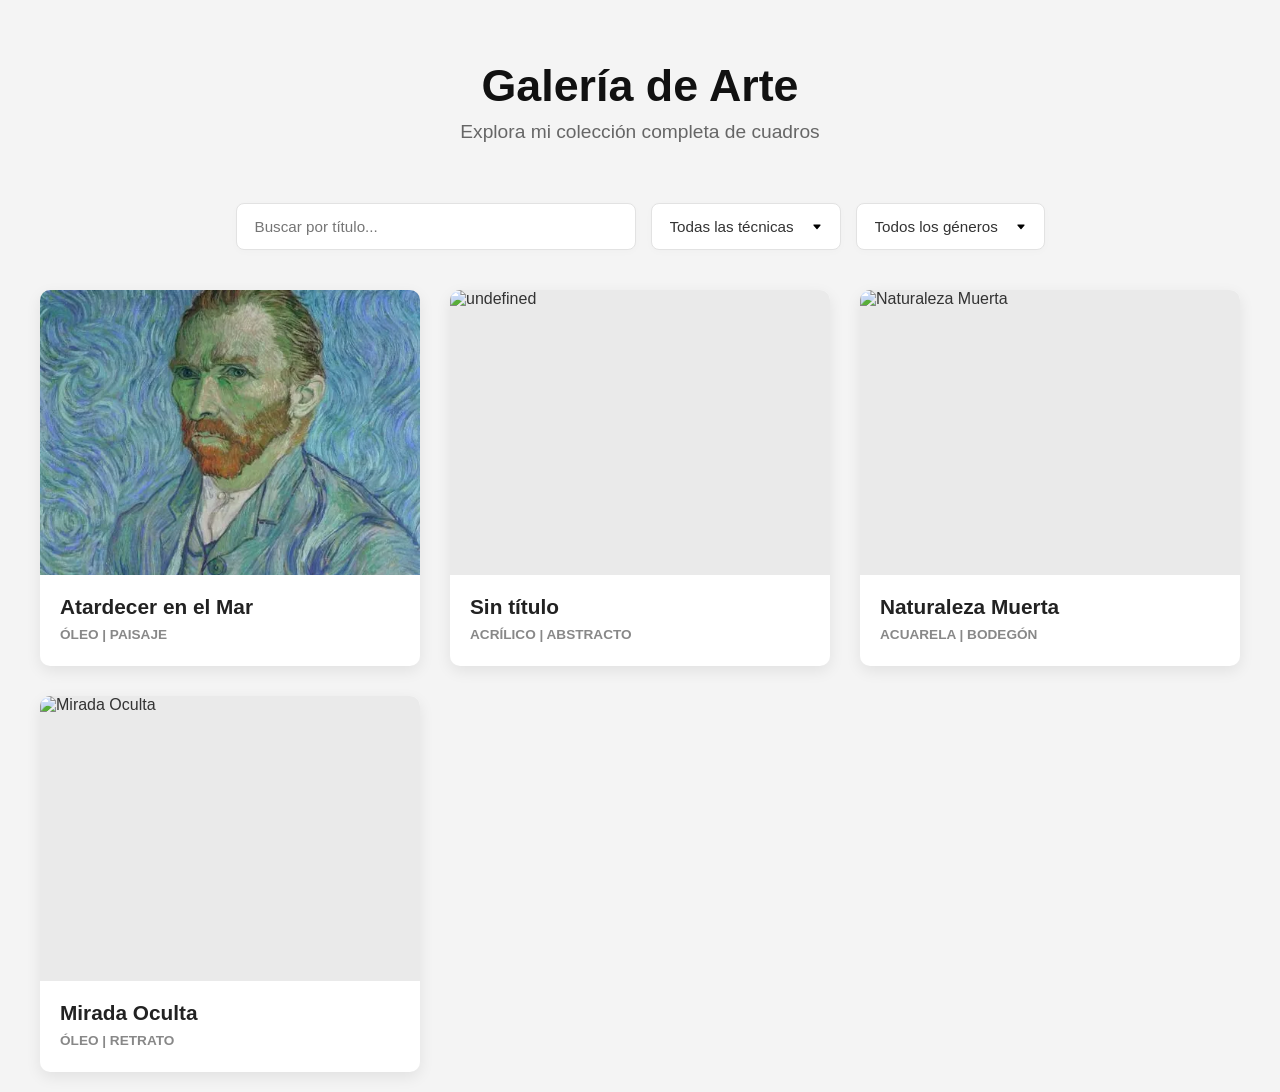
==== index.html @ 5195af14 "first commit" ====
<!DOCTYPE html>
<html lang="es">
<head>
  <meta charset="UTF-8">
  <meta name="viewport" content="width=device-width, initial-scale=1.0">
  <title>Museo Virtual | Mis Obras</title>
  <link rel="stylesheet" href="styles.css">
</head>
<body>

  <header class="header">
    <h1>Galería de Arte</h1>
    <p>Explora mi colección completa de cuadros</p>
  </header>

  <section class="filtros-contenedor">
    <input type="text" id="buscar-titulo" placeholder="Buscar por título...">
    
    <select id="filtro-tecnica">
      <option value="todas">Todas las técnicas</option>
      <option value="Óleo">Óleo</option>
      <option value="Acrílico">Acrílico</option>
      <option value="Acuarela">Acuarela</option>
    </select>

    <select id="filtro-genero">
      <option value="todos">Todos los géneros</option>
      <option value="Paisaje">Paisaje</option>
      <option value="Abstracto">Abstracto</option>
      <option value="Bodegón">Bodegón</option>
      <option value="Retrato">Retrato</option>
    </select>
  </section>

  <!-- Contenedor de las tarjetas -->
  <main id="galeria" class="galeria-grid"></main>

  <div id="modal" class="modal">
    <button id="btn-cerrar" class="boton-cerrar">&times;</button>
    
    <img id="imagen-modal" src="" alt="Cuadro en pantalla completa">
  </div>

  <!-- Type="module" para poder importar data.js -->
  <script type="module" src="script.js"></script>
</body>
</html>
---- styles.css ----
/* Reseteo básico */
* {
  box-sizing: border-box;
  margin: 0;
  padding: 0;
}

body {
  font-family: 'Helvetica Neue', Arial, sans-serif;
  background-color: #f4f4f4;
  color: #333;
  padding: 20px;
}

/* Estilos del encabezado */
.header {
  text-align: center;
  padding: 40px 20px;
  margin-bottom: 20px;
}

.header h1 {
  font-size: 2.8rem;
  margin-bottom: 10px;
  color: #111;
}

.header p {
  font-size: 1.2rem;
  color: #666;
}

/* Sistema de Grid para la galería */
.galeria-grid {
  display: grid;
  grid-template-columns: repeat(auto-fill, minmax(300px, 1fr));
  gap: 30px;
  max-width: 1200px;
  margin: 0 auto;
}

/* Estilos de la tarjeta */
.tarjeta {
  background-color: #fff;
  border-radius: 10px;
  overflow: hidden;
  box-shadow: 0 5px 15px rgba(0,0,0,0.08);
  transition: transform 0.3s ease, box-shadow 0.3s ease;
}

.tarjeta:hover {
  transform: translateY(-8px);
  box-shadow: 0 12px 25px rgba(0,0,0,0.15);
}

/* Contenedor de la imagen */
.tarjeta-imagen {
  width: 100%;
  aspect-ratio: 4/3; 
  overflow: hidden;
  background-color: #eaeaea; /* Color de fondo mientras carga la imagen */
}

.tarjeta-imagen img {
  width: 100%;
  height: 100%;
  object-fit: cover; /* Recorta la imagen sin deformarla para llenar el espacio */
  display: block;
  transition: transform 0.5s ease;
}

.tarjeta:hover .tarjeta-imagen img {
  transform: scale(1.08); 
}

/* Información del cuadro */
.tarjeta-info {
  padding: 20px;
}

.tarjeta-info h2 {
  font-size: 1.3rem;
  margin-bottom: 8px;
  color: #222;
}

.tarjeta-info .meta {
  font-size: 0.85rem;
  font-weight: bold;
  color: #888;
  text-transform: uppercase;
  margin-bottom: 4px;
}

.tarjeta-info .medidas {
  font-size: 0.85rem;
  color: #aaa;
  margin-bottom: 12px;
}

.tarjeta-info .descripcion {
  font-size: 0.95rem;
  line-height: 1.5;
  color: #555;
}


.tarjeta-imagen {
  cursor: pointer; /* Cambia la flecha por la manito */
}

/* Modal*/
.modal {
  position: fixed;
  top: 0;
  left: 0;
  width: 100%;
  height: 100%;
  background-color: rgba(0, 0, 0, 0.92); 
  z-index: 1000;
  display: flex;
  justify-content: center;
  align-items: center;
  opacity: 0;
  visibility: hidden;
  transition: opacity 0.3s ease;
}

.modal.activo {
  opacity: 1;
  visibility: visible;
}

.modal img {
  max-width: 95vw; 
  max-height: 92vh; 
  object-fit: contain; 
  box-shadow: 0 10px 30px rgba(0,0,0,0.8);
  border-radius: 4px;
}

.boton-cerrar {
  position: absolute;
  top: 30px;
  right: 40px;
  width: 50px;
  height: 50px;
  background-color: rgba(255, 255, 255, 0.2); 
  color: white;
  border: none;
  border-radius: 50%; 
  font-size: 32px;
  display: flex;
  justify-content: center;
  align-items: center;
  cursor: pointer;
  transition: background-color 0.3s;
  z-index: 1001; 
}

.boton-cerrar:hover {
  background-color: rgba(255, 255, 255, 0.5);
}


/* Filtros */
.filtros-contenedor {
  display: flex;
  flex-wrap: wrap;
  gap: 15px;
  justify-content: center;
  max-width: 1200px;
  margin: 0 auto 40px auto;
  padding: 0 20px;
}

.filtros-contenedor input,
.filtros-contenedor select {
  padding: 14px 18px;
  border: 1px solid #e2e2e2;
  border-radius: 8px;
  font-size: 0.95rem;
  color: #333;
  background-color: #fff;
  outline: none;
  font-family: inherit;
  box-shadow: 0 2px 8px rgba(0, 0, 0, 0.02);
  transition: all 0.3s ease;
}

.filtros-contenedor input {
  flex-grow: 1; 
  max-width: 400px;
}

.filtros-contenedor select {
  appearance: none;
  -webkit-appearance: none;
  -moz-appearance: none;
  cursor: pointer;
  padding-right: 45px; 
  
  background-image: url("/img/flecha.svg");
  background-repeat: no-repeat;
  background-position: right 18px top 50%;
  background-size: 10px auto;
}

/* Efecto al pasar el ratón */
.filtros-contenedor input:hover,
.filtros-contenedor select:hover {
  border-color: #c4c4c4;
}

/* Efecto elegante al hacer clic (Anillo de enfoque) */
.filtros-contenedor input:focus,
.filtros-contenedor select:focus {
  border-color: #222;
  box-shadow: 0 0 0 3px rgba(34, 34, 34, 0.1);
}

/* =========================================
   ESTADO VACÍO (CUANDO NO HAY RESULTADOS)
   ========================================= */
.sin-resultados {
  /* Esto hace que el mensaje ocupe todas las columnas disponibles del grid */
  grid-column: 1 / -1; 
  
  text-align: center;
  padding: 60px 20px;
  margin-top: 20px;
  background-color: transparent;
  
  /* Borde punteado que da un aspecto de "espacio vacío" muy de diseño */
  border: 2px dashed #dcdcdc; 
  border-radius: 12px;
  
  color: #888;
  font-size: 1.1rem;
  font-weight: 300;
  
  /* Usamos flexbox para alinear el texto y el pseudo-icono */
  display: flex;
  flex-direction: column;
  align-items: center;
  gap: 12px;
}

/* Añadimos un pequeño icono antes del texto usando solo CSS */
.sin-resultados::before {
  content: '🖼️'; /* Icono de un cuadro */
  font-size: 2.5rem;
  filter: grayscale(100%); /* Lo ponemos en blanco y negro para mantener el estilo minimalista */
  opacity: 0.4;
}
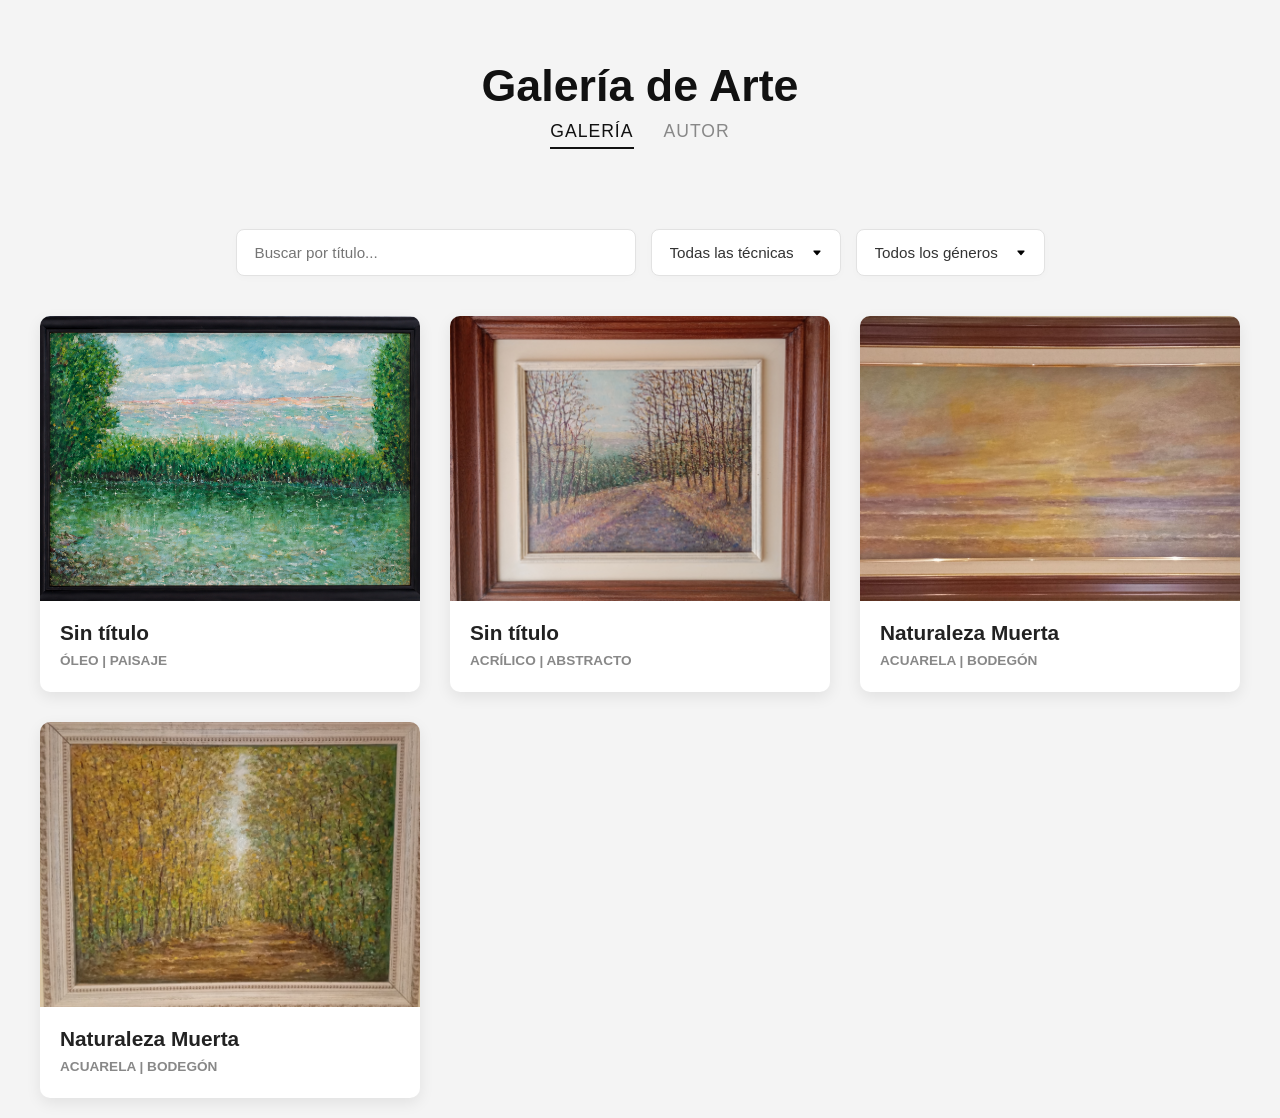
==== commit aeeed24a: "cambios + prueba" ====
--- a/index.html
+++ b/index.html
@@ -10,7 +10,10 @@
 
   <header class="header">
     <h1>Galería de Arte</h1>
-    <p>Explora mi colección completa de cuadros</p>
+    <nav class="nav-principal">
+      <a href="index.html" class="activo">Galería</a>
+      <a href="info.html">Autor</a>
+    </nav>
   </header>
 
   <section class="filtros-contenedor">
--- a/styles.css
+++ b/styles.css
@@ -38,6 +38,32 @@
   max-width: 1200px;
   margin: 0 auto;
 }
+
+.nav-principal {
+  display: flex;
+  justify-content: center;
+  gap: 30px;
+  margin-bottom: 20px;
+}
+
+.nav-principal a {
+  text-decoration: none;
+  color: #888;
+  font-size: 1.1rem;
+  font-weight: 500;
+  text-transform: uppercase;
+  letter-spacing: 1px;
+  padding-bottom: 5px;
+  border-bottom: 2px solid transparent;
+  transition: all 0.3s ease;
+}
+
+.nav-principal a:hover,
+.nav-principal a.activo {
+  color: #111;
+  border-bottom: 2px solid #111;
+}
+
 
 /* Estilos de la tarjeta */
 .tarjeta {
